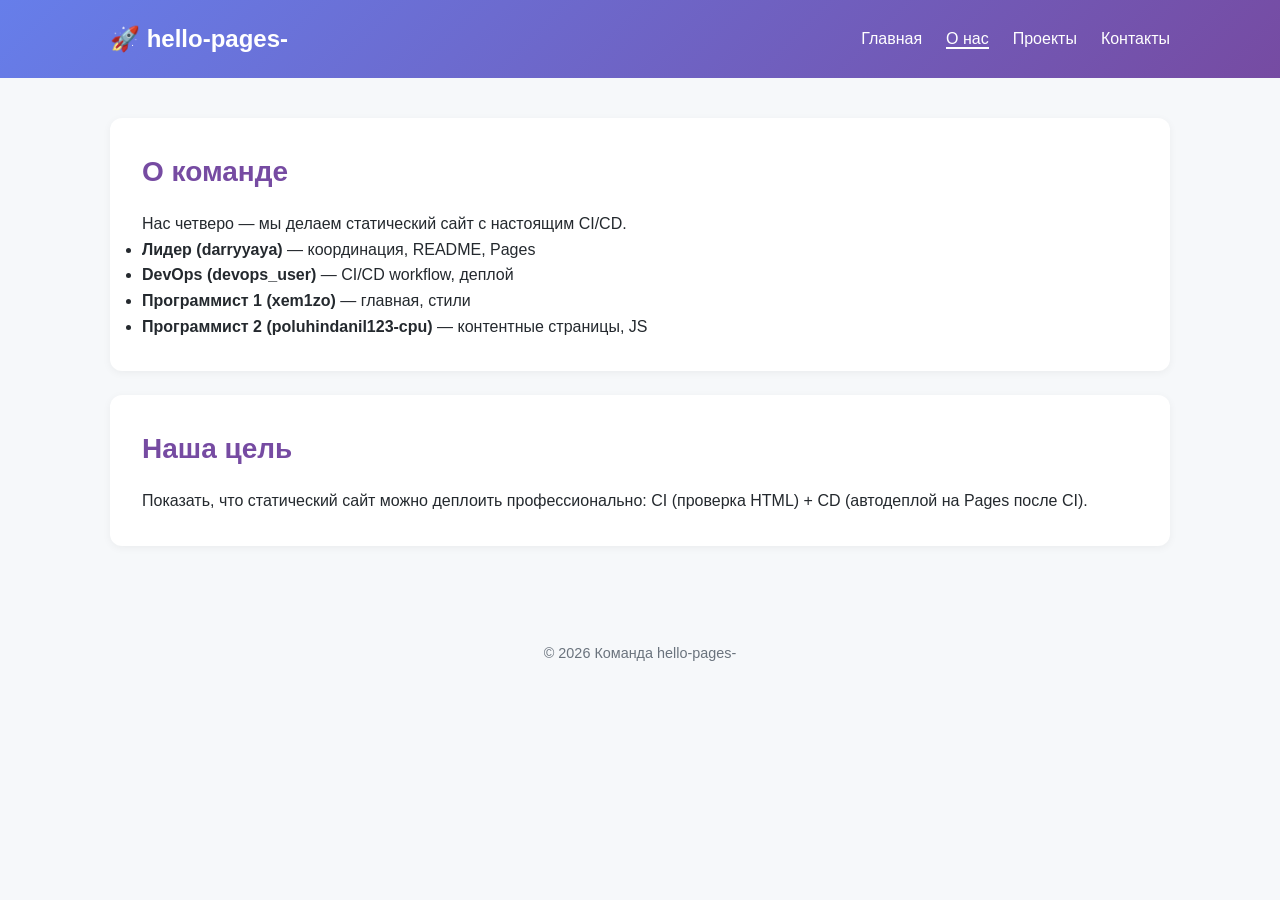
==== about.html @ b7a780a1 "feat(prog1): add styles, home and about pages" ====
<!DOCTYPE html>
<html lang="ru">
<head>
    <meta charset="UTF-8">
    <meta name="viewport" content="width=device-width, initial-scale=1.0">
    <title>hello-pages- — О нас</title>
    <link rel="stylesheet" href="css/style.css">
</head>
<body>
    <header class="site-header">
        <nav class="nav">
            <a href="index.html" class="nav__logo">🚀 hello-pages-</a>
            <ul class="nav__list">
                <li><a href="index.html" class="nav__link">Главная</a></li>
                <li><a href="about.html" class="nav__link nav__link--active">О нас</a></li>
                <li><a href="projects.html" class="nav__link">Проекты</a></li>
                <li><a href="contacts.html" class="nav__link">Контакты</a></li>
            </ul>
        </nav>
    </header>
    <main class="container">
        <section class="section">
            <h2 class="section__title">О команде</h2>
            <p>Нас четверо — мы делаем статический сайт с настоящим CI/CD.</p>
            <ul>
                <li><strong>Лидер (darryyaya)</strong> — координация, README, Pages</li>
                <li><strong>DevOps (devops_user)</strong> — CI/CD workflow, деплой</li>
                <li><strong>Программист 1 (xem1zo)</strong> — главная, стили</li>
                <li><strong>Программист 2 (poluhindanil123-cpu)</strong> — контентные страницы, JS</li>
            </ul>
        </section>
        <section class="section">
            <h2 class="section__title">Наша цель</h2>
            <p>Показать, что статический сайт можно деплоить профессионально: CI (проверка HTML) + CD (автодеплой на Pages после CI).</p>
        </section>
    </main>
    <footer class="site-footer">
        <p>© 2026 Команда hello-pages-</p>
    </footer>
    <script src="js/main.js"></script>
</body>
</html>
---- css/style.css ----
* { margin: 0; padding: 0; box-sizing: border-box; }
:root { --primary: #667eea; --secondary: #764ba2; --text: #24292e; --bg: #f6f8fa; --white: #fff; }
body { font-family: -apple-system, BlinkMacSystemFont, "Segoe UI", Roboto, sans-serif; line-height: 1.6; color: var(--text); background: var(--bg); }
.site-header { background: linear-gradient(135deg, var(--primary), var(--secondary)); color: var(--white); padding: 20px 0; }
.nav { display: flex; justify-content: space-between; align-items: center; max-width: 1100px; margin: 0 auto; padding: 0 20px; }
.nav__logo { font-size: 1.5rem; font-weight: bold; color: var(--white); text-decoration: none; }
.nav__list { display: flex; list-style: none; gap: 24px; }
.nav__link { color: var(--white); text-decoration: none; font-weight: 500; transition: opacity 0.2s; }
.nav__link:hover { opacity: 0.8; }
.nav__link--active { border-bottom: 2px solid var(--white); }
.hero { text-align: center; padding: 80px 20px; background: linear-gradient(135deg, var(--primary), var(--secondary)); color: var(--white); }
.hero__title { font-size: 3rem; margin-bottom: 16px; animation: fadeIn 1s ease-in; }
.hero__subtitle { font-size: 1.25rem; opacity: 0.9; }
.container { max-width: 1100px; margin: 0 auto; padding: 40px 20px; }
.section { background: var(--white); padding: 32px; border-radius: 12px; margin-bottom: 24px; box-shadow: 0 2px 8px rgba(0,0,0,0.05); }
.section__title { color: var(--secondary); margin-bottom: 16px; font-size: 1.75rem; }
.site-footer { text-align: center; padding: 32px 20px; color: #6a737d; font-size: 0.9rem; }
@keyframes fadeIn { from { opacity: 0; transform: translateY(-20px); } to { opacity: 1; transform: translateY(0); } }
@media (max-width: 768px) { .hero__title { font-size: 2rem; } .nav__list { gap: 12px; font-size: 0.9rem; } }
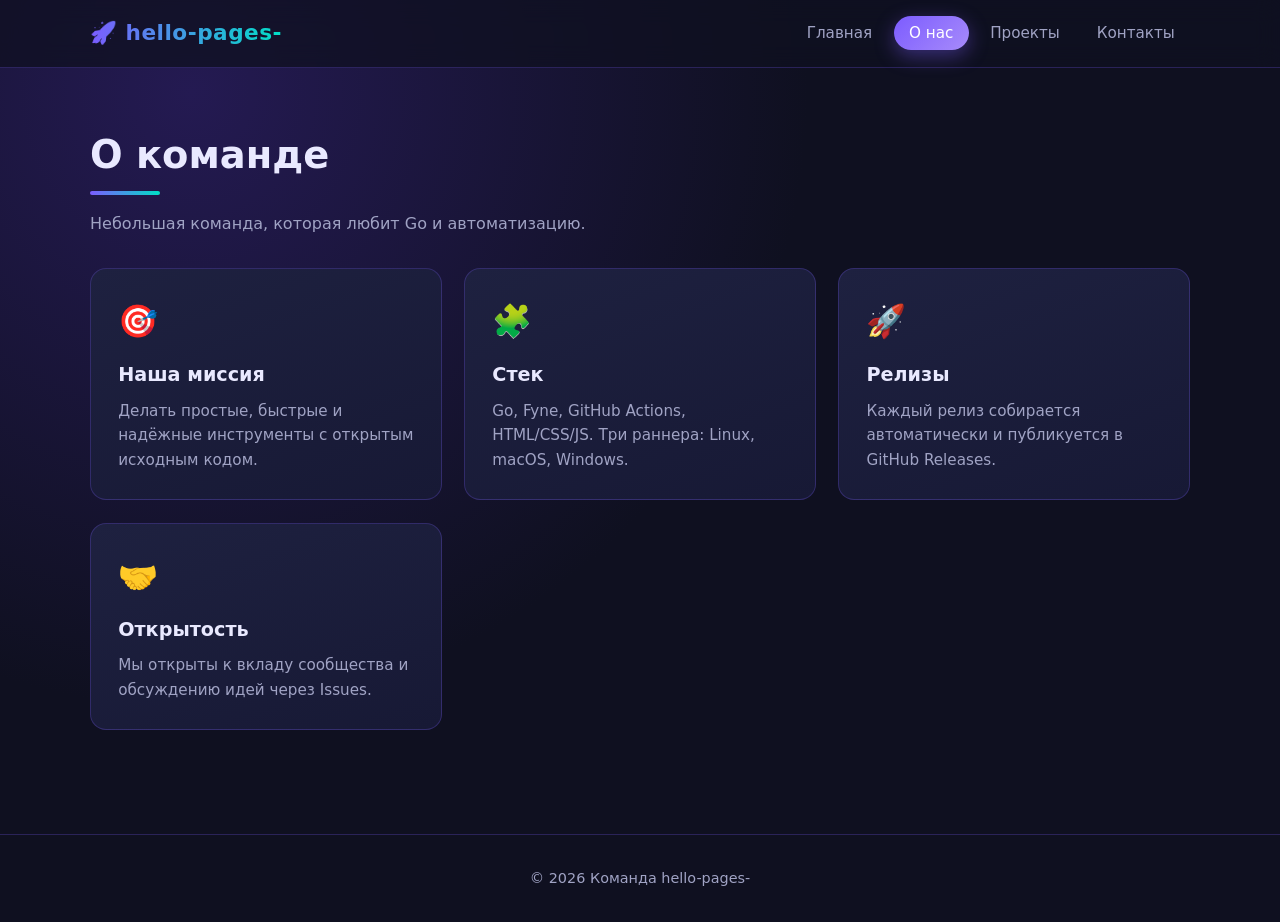
==== commit 87bab386: "feat: красивый сайт hello-pages- с тёмной темой и анимациями" ====
--- a/about.html
+++ b/about.html
@@ -18,25 +18,38 @@
             </ul>
         </nav>
     </header>
+
     <main class="container">
         <section class="section">
             <h2 class="section__title">О команде</h2>
-            <p>Нас четверо — мы делаем статический сайт с настоящим CI/CD.</p>
-            <ul>
-                <li><strong>Лидер (darryyaya)</strong> — координация, README, Pages</li>
-                <li><strong>DevOps (devops_user)</strong> — CI/CD workflow, деплой</li>
-                <li><strong>Программист 1 (xem1zo)</strong> — главная, стили</li>
-                <li><strong>Программист 2 (poluhindanil123-cpu)</strong> — контентные страницы, JS</li>
-            </ul>
-        </section>
-        <section class="section">
-            <h2 class="section__title">Наша цель</h2>
-            <p>Показать, что статический сайт можно деплоить профессионально: CI (проверка HTML) + CD (автодеплой на Pages после CI).</p>
+            <p class="section__subtitle">Небольшая команда, которая любит Go и автоматизацию.</p>
+
+            <div class="grid">
+                <div class="card reveal">
+                    <span class="card__icon">🎯</span>
+                    <h3>Наша миссия</h3>
+                    <p>Делать простые, быстрые и надёжные инструменты с открытым исходным кодом.</p>
+                </div>
+                <div class="card reveal">
+                    <span class="card__icon">🧩</span>
+                    <h3>Стек</h3>
+                    <p>Go, Fyne, GitHub Actions, HTML/CSS/JS. Три раннера: Linux, macOS, Windows.</p>
+                </div>
+                <div class="card reveal">
+                    <span class="card__icon">🚀</span>
+                    <h3>Релизы</h3>
+                    <p>Каждый релиз собирается автоматически и публикуется в GitHub Releases.</p>
+                </div>
+                <div class="card reveal">
+                    <span class="card__icon">🤝</span>
+                    <h3>Открытость</h3>
+                    <p>Мы открыты к вкладу сообщества и обсуждению идей через Issues.</p>
+                </div>
+            </div>
         </section>
     </main>
-    <footer class="site-footer">
-        <p>© 2026 Команда hello-pages-</p>
-    </footer>
+
+    <footer class="site-footer"><p>© 2026 Команда hello-pages-</p></footer>
     <script src="js/main.js"></script>
 </body>
 </html>
--- a/css/style.css
+++ b/css/style.css
@@ -1,19 +1,273 @@
+/* ===== БАЗА ===== */
+:root {
+    --bg: #0f1020;
+    --bg-soft: #171935;
+    --card: #1e2140;
+    --primary: #7c5cff;
+    --primary-2: #00e0c6;
+    --text: #e9e9ff;
+    --muted: #a0a3c4;
+    --border: rgba(124, 92, 255, 0.25);
+    --radius: 16px;
+}
+
 * { margin: 0; padding: 0; box-sizing: border-box; }
-:root { --primary: #667eea; --secondary: #764ba2; --text: #24292e; --bg: #f6f8fa; --white: #fff; }
-body { font-family: -apple-system, BlinkMacSystemFont, "Segoe UI", Roboto, sans-serif; line-height: 1.6; color: var(--text); background: var(--bg); }
-.site-header { background: linear-gradient(135deg, var(--primary), var(--secondary)); color: var(--white); padding: 20px 0; }
-.nav { display: flex; justify-content: space-between; align-items: center; max-width: 1100px; margin: 0 auto; padding: 0 20px; }
-.nav__logo { font-size: 1.5rem; font-weight: bold; color: var(--white); text-decoration: none; }
-.nav__list { display: flex; list-style: none; gap: 24px; }
-.nav__link { color: var(--white); text-decoration: none; font-weight: 500; transition: opacity 0.2s; }
-.nav__link:hover { opacity: 0.8; }
-.nav__link--active { border-bottom: 2px solid var(--white); }
-.hero { text-align: center; padding: 80px 20px; background: linear-gradient(135deg, var(--primary), var(--secondary)); color: var(--white); }
-.hero__title { font-size: 3rem; margin-bottom: 16px; animation: fadeIn 1s ease-in; }
-.hero__subtitle { font-size: 1.25rem; opacity: 0.9; }
-.container { max-width: 1100px; margin: 0 auto; padding: 40px 20px; }
-.section { background: var(--white); padding: 32px; border-radius: 12px; margin-bottom: 24px; box-shadow: 0 2px 8px rgba(0,0,0,0.05); }
-.section__title { color: var(--secondary); margin-bottom: 16px; font-size: 1.75rem; }
-.site-footer { text-align: center; padding: 32px 20px; color: #6a737d; font-size: 0.9rem; }
-@keyframes fadeIn { from { opacity: 0; transform: translateY(-20px); } to { opacity: 1; transform: translateY(0); } }
-@media (max-width: 768px) { .hero__title { font-size: 2rem; } .nav__list { gap: 12px; font-size: 0.9rem; } }
+
+html { scroll-behavior: smooth; }
+
+body {
+    font-family: 'Segoe UI', system-ui, -apple-system, sans-serif;
+    background: radial-gradient(circle at 15% 10%, #241a52 0%, var(--bg) 45%),
+                radial-gradient(circle at 85% 90%, #0a3d3a 0%, transparent 50%);
+    background-color: var(--bg);
+    color: var(--text);
+    line-height: 1.6;
+    min-height: 100vh;
+    display: flex;
+    flex-direction: column;
+}
+
+.container { width: min(1100px, 92%); margin: 0 auto; flex: 1; }
+
+/* ===== ХЕДЕР ===== */
+.site-header {
+    position: sticky;
+    top: 0;
+    z-index: 100;
+    backdrop-filter: blur(12px);
+    background: rgba(15, 16, 32, 0.75);
+    border-bottom: 1px solid var(--border);
+}
+
+.nav {
+    width: min(1100px, 92%);
+    margin: 0 auto;
+    display: flex;
+    align-items: center;
+    justify-content: space-between;
+    padding: 1rem 0;
+    flex-wrap: wrap;
+    gap: 1rem;
+}
+
+.nav__logo {
+    font-size: 1.35rem;
+    font-weight: 800;
+    letter-spacing: 0.5px;
+    color: var(--text);
+    text-decoration: none;
+    background: linear-gradient(90deg, var(--primary), var(--primary-2));
+    -webkit-background-clip: text;
+    background-clip: text;
+    -webkit-text-fill-color: transparent;
+}
+
+.nav__list { display: flex; gap: 0.4rem; list-style: none; flex-wrap: wrap; }
+
+.nav__link {
+    color: var(--muted);
+    text-decoration: none;
+    padding: 0.5rem 0.95rem;
+    border-radius: 999px;
+    font-weight: 500;
+    font-size: 0.95rem;
+    transition: all 0.25s ease;
+}
+
+.nav__link:hover { color: var(--text); background: rgba(124, 92, 255, 0.15); }
+
+.nav__link--active {
+    color: #fff;
+    background: linear-gradient(135deg, var(--primary), #a78bfa);
+    box-shadow: 0 6px 20px rgba(124, 92, 255, 0.4);
+}
+
+/* ===== СЕКЦИИ ===== */
+.section { padding: 3.5rem 0; }
+
+.section__title {
+    font-size: clamp(1.6rem, 4vw, 2.4rem);
+    font-weight: 800;
+    margin-bottom: 2rem;
+    position: relative;
+    padding-bottom: 0.6rem;
+}
+
+.section__title::after {
+    content: '';
+    position: absolute;
+    left: 0; bottom: 0;
+    width: 70px; height: 4px;
+    border-radius: 4px;
+    background: linear-gradient(90deg, var(--primary), var(--primary-2));
+}
+
+.section__subtitle { color: var(--muted); margin-top: -1rem; margin-bottom: 2rem; }
+
+/* ===== ГЕРОЙ ===== */
+.hero {
+    text-align: center;
+    padding: 5rem 0 4rem;
+    animation: fadeUp 0.8s ease both;
+}
+
+.hero__badge {
+    display: inline-block;
+    padding: 0.35rem 1rem;
+    border-radius: 999px;
+    font-size: 0.85rem;
+    font-weight: 600;
+    color: var(--primary-2);
+    border: 1px solid var(--primary-2);
+    background: rgba(0, 224, 198, 0.08);
+    margin-bottom: 1.2rem;
+}
+
+.hero__title {
+    font-size: clamp(2.2rem, 6vw, 4rem);
+    font-weight: 900;
+    line-height: 1.1;
+    margin-bottom: 1.2rem;
+    background: linear-gradient(120deg, #fff 0%, #a78bfa 50%, var(--primary-2) 100%);
+    -webkit-background-clip: text;
+    background-clip: text;
+    -webkit-text-fill-color: transparent;
+}
+
+.hero__text {
+    color: var(--muted);
+    font-size: clamp(1rem, 2vw, 1.2rem);
+    max-width: 640px;
+    margin: 0 auto 2rem;
+}
+
+.hero__actions { display: flex; gap: 1rem; justify-content: center; flex-wrap: wrap; }
+
+/* ===== КНОПКИ ===== */
+.btn {
+    display: inline-block;
+    padding: 0.85rem 1.9rem;
+    border-radius: 999px;
+    font-weight: 700;
+    text-decoration: none;
+    border: none;
+    cursor: pointer;
+    font-size: 1rem;
+    transition: all 0.25s ease;
+}
+
+.btn--primary {
+    color: #fff;
+    background: linear-gradient(135deg, var(--primary), #a78bfa);
+    box-shadow: 0 8px 28px rgba(124, 92, 255, 0.45);
+}
+
+.btn--primary:hover { transform: translateY(-3px); box-shadow: 0 12px 34px rgba(124, 92, 255, 0.6); }
+
+.btn--ghost {
+    color: var(--text);
+    border: 1px solid var(--border);
+    background: rgba(255, 255, 255, 0.03);
+}
+
+.btn--ghost:hover { border-color: var(--primary); background: rgba(124, 92, 255, 0.12); transform: translateY(-3px); }
+
+/* ===== КАРТОЧКИ ===== */
+.grid {
+    display: grid;
+    grid-template-columns: repeat(auto-fill, minmax(260px, 1fr));
+    gap: 1.4rem;
+}
+
+.card {
+    background: linear-gradient(160deg, var(--card), var(--bg-soft));
+    border: 1px solid var(--border);
+    border-radius: var(--radius);
+    padding: 1.7rem;
+    transition: all 0.3s ease;
+    position: relative;
+    overflow: hidden;
+}
+
+.card::before {
+    content: '';
+    position: absolute;
+    inset: 0;
+    background: linear-gradient(135deg, rgba(124, 92, 255, 0.12), transparent 60%);
+    opacity: 0;
+    transition: opacity 0.3s ease;
+}
+
+.card:hover { transform: translateY(-6px); border-color: var(--primary); box-shadow: 0 16px 40px rgba(0, 0, 0, 0.4); }
+.card:hover::before { opacity: 1; }
+
+.card__icon {
+    font-size: 2rem;
+    margin-bottom: 0.8rem;
+    display: block;
+}
+
+.card h3 { font-size: 1.2rem; margin-bottom: 0.5rem; position: relative; }
+.card p { color: var(--muted); font-size: 0.95rem; position: relative; }
+
+/* ===== ФОРМА ===== */
+.form {
+    max-width: 560px;
+    display: grid;
+    gap: 1.2rem;
+}
+
+.form label {
+    display: grid;
+    gap: 0.45rem;
+    font-weight: 600;
+    font-size: 0.95rem;
+}
+
+.form input,
+.form textarea {
+    width: 100%;
+    padding: 0.85rem 1rem;
+    border-radius: 12px;
+    border: 1px solid var(--border);
+    background: var(--bg-soft);
+    color: var(--text);
+    font-family: inherit;
+    font-size: 0.95rem;
+    transition: all 0.25s ease;
+    resize: vertical;
+}
+
+.form input:focus,
+.form textarea:focus {
+    outline: none;
+    border-color: var(--primary);
+    box-shadow: 0 0 0 4px rgba(124, 92, 255, 0.15);
+}
+
+.form button { justify-self: start; }
+
+/* ===== ФУТЕР ===== */
+.site-footer {
+    text-align: center;
+    padding: 2rem 1rem;
+    color: var(--muted);
+    border-top: 1px solid var(--border);
+    font-size: 0.9rem;
+    margin-top: 3rem;
+}
+
+/* ===== АНИМАЦИИ ===== */
+@keyframes fadeUp {
+    from { opacity: 0; transform: translateY(30px); }
+    to { opacity: 1; transform: translateY(0); }
+}
+
+.reveal { opacity: 0; transform: translateY(24px); transition: all 0.6s ease; }
+.reveal--visible { opacity: 1; transform: translateY(0); }
+
+@media (max-width: 600px) {
+    .nav { justify-content: center; }
+    .nav__list { justify-content: center; }
+    .hero { padding: 3rem 0; }
+}
